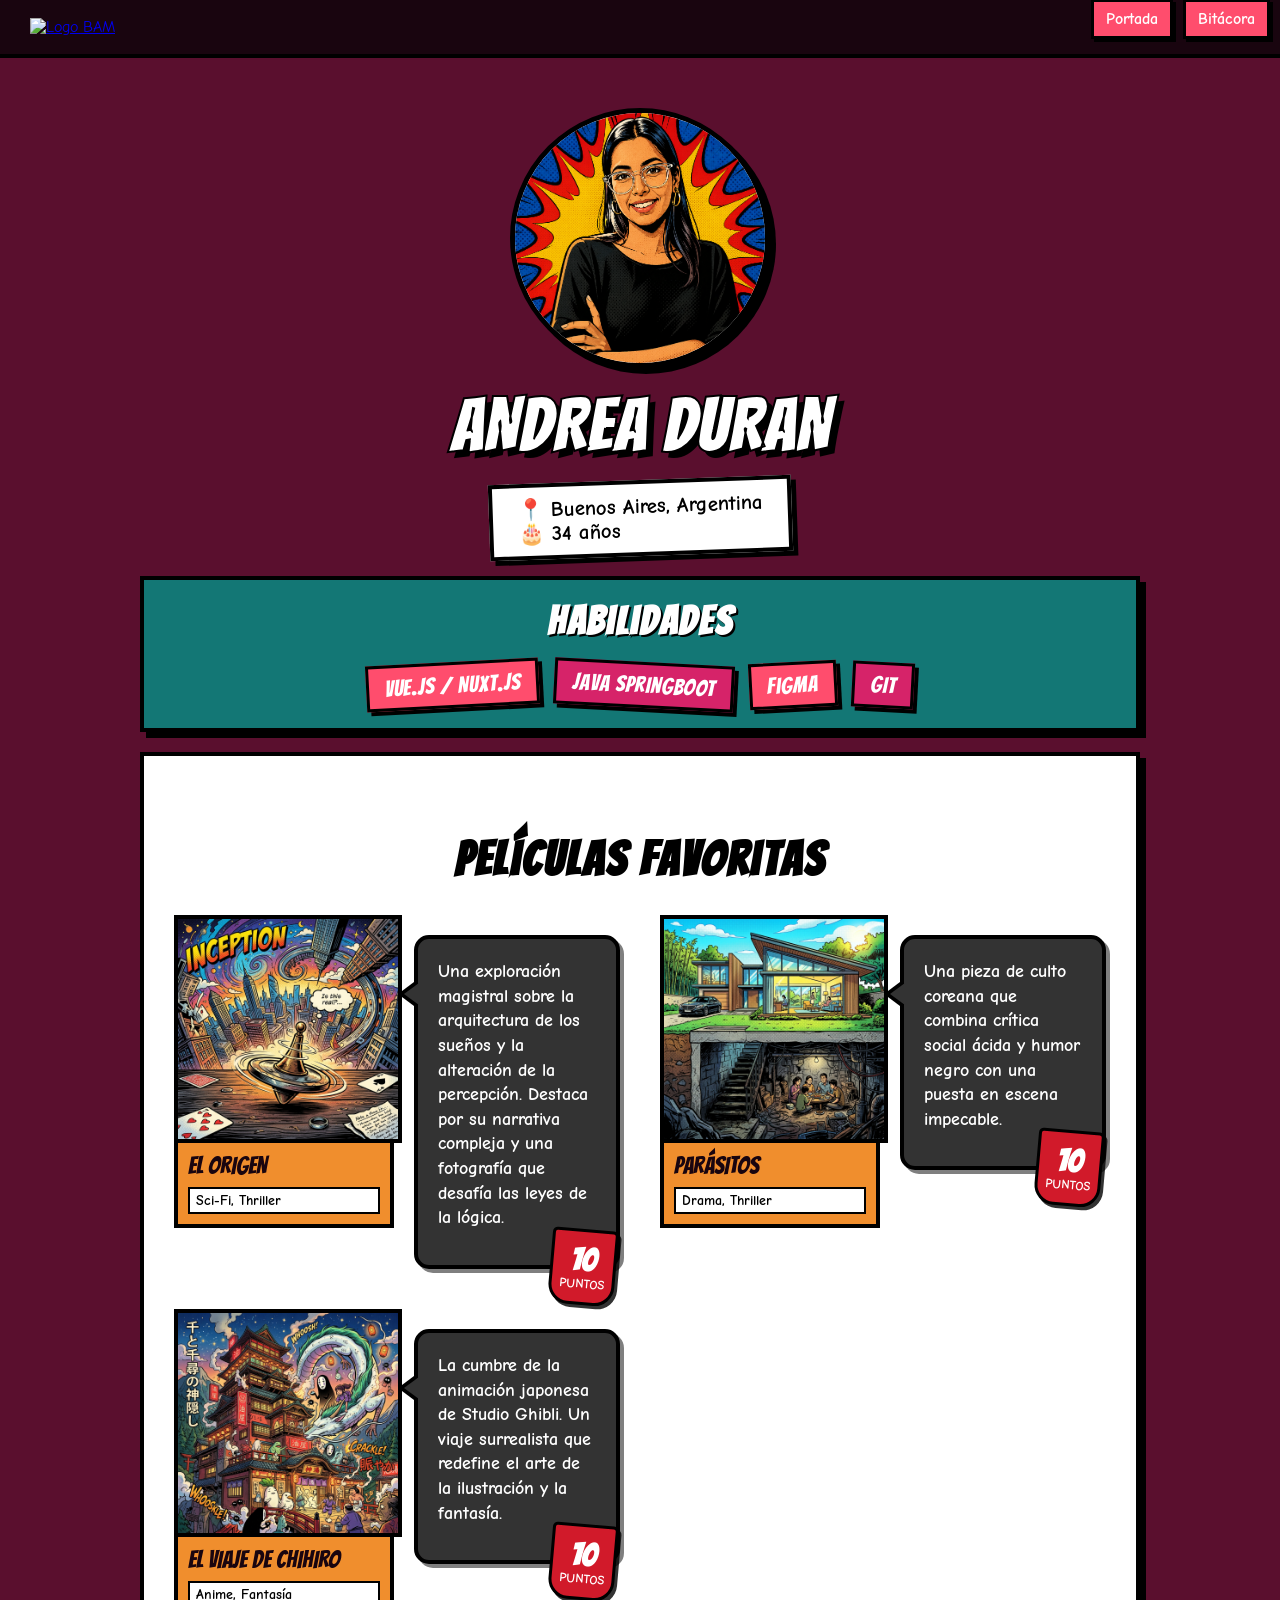
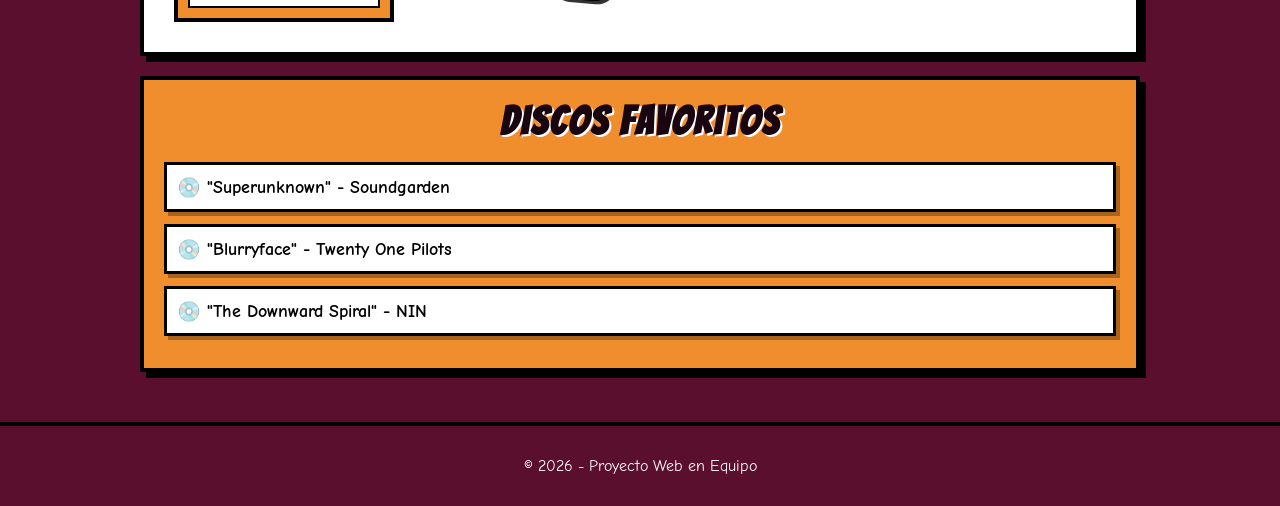
==== andrea.html @ ad9beb86 "add: pagina y estilos para andrea" ====
<!DOCTYPE html>
<html lang="es">

<head>
    <meta charset="UTF-8">
    <meta name="viewport" content="width=device-width, initial-scale=1.0">
    <title>Andrea Duran - Cómic</title>
    <link href="https://fonts.googleapis.com/css2?family=Bangers&family=Comic+Neue:wght@400;700&display=swap"
        rel="stylesheet">
    <link rel="stylesheet" href="css/style.css">
    <link rel="stylesheet" href="css/andrea.css">
</head>

<body class="andrea-body">

    <!-- HEADER -->
    <header class="index-header">
        <nav class="index-nav">
            <a href="/index.html">
                <img src="img/logo-BAM.png" alt="Logo BAM" class="index-logo">
            </a>
            <ul class="index-nav-list">
                <li><a href="index.html">Portada</a></li>
                <li><a href="bitacora.html">Bitácora</a></li>
            </ul>
        </nav>
    </header>

    <!-- MAIN-->
    <main
        style="max-width: 1000px; margin: 30px auto; display: flex; flex-wrap: wrap; justify-content: center; gap: 20px; padding: 20px;">

        <!-- Presentación -->
        <div class="andrea-panel" style="flex: 1 1 100%; text-align: center;">
            <img src="./img/img-andrea/avatar-andrea.png" alt="Avatar Andrea" class="andrea-avatar">

            <h1 class="index-titulo"
                style="font-size: 4.5rem; color: #fff; -webkit-text-stroke: 2px var(--negro); text-shadow: 6px 6px 0px var(--negro); margin: 0; font-family: 'Bangers', cursive; text-transform: uppercase;">
                Andrea Duran
            </h1>

            <div
                style="display: inline-block; margin-top: 15px; background: var(--blanco); border: 4px solid var(--negro); padding: 10px 25px; box-shadow: 5px 5px 0px var(--negro); transform: rotate(-2deg);">
                <p class="index-subtitulo"
                    style="font-size: 1.3rem; margin: 0; font-weight: bold; color: var(--negro); text-align: left;">
                    📍 Buenos Aires, Argentina<br>
                    🎂 34 años
                </p>
            </div>
        </div>

        <!-- Habilidades -->
        <div class="andrea-panel andrea-panel-comic andrea-panel-cian" style="flex: 1 1 300px;">
            <h3 class="index-subtitulo"
                style="font-size: 2.5rem; font-family: 'Bangers', cursive; letter-spacing: 2px; text-align: center; margin-top: 0; margin-bottom: 20px;">
                Habilidades</h3>
            <ul class="andrea-etiquetas-habilidades">
                <li>Vue.js / Nuxt.js</li>
                <li>Java SpringBoot</li>
                <li>Figma</li>
                <li>Git</li>
            </ul>
        </div>

        <!-- Películas -->
        <div class="andrea-panel andrea-panel-peliculas" style="flex: 1 1 100%;">
            <h3 class="index-subtitulo"
                style="font-size: 3rem; font-family: 'Bangers', cursive; letter-spacing: 2px; text-align: center; width: 100%; margin-bottom: 30px;">
                Películas Favoritas</h3>
            <div class="andrea-grilla-peliculas">
                <div class="andrea-tarjeta-pelicula">
                    <div class="andrea-pelicula-col-img">
                        <div class="andrea-pelicula-contenedor-img">
                            <img src="img/img-andrea/origen.png" alt="El Origen">
                        </div>
                        <div class="andrea-pelicula-banner">
                            <h4>EL ORIGEN</h4>
                            <span>Sci-Fi, Thriller</span>
                        </div>
                    </div>
                    <div class="andrea-pelicula-col-globo">
                        <div class="andrea-globo-texto">
                            <p>Una exploración magistral sobre la arquitectura de los sueños y la alteración de la
                                percepción. Destaca por su narrativa compleja y una fotografía que desafía las leyes de
                                la lógica.</p>
                            <div class="andrea-etiqueta-roja">
                                <span class="andrea-etiqueta-numero">10</span>
                                <span class="andrea-etiqueta-texto">Puntos</span>
                            </div>
                        </div>
                    </div>
                </div>
                <div class="andrea-tarjeta-pelicula">
                    <div class="andrea-pelicula-col-img">
                        <div class="andrea-pelicula-contenedor-img">
                            <img src="img/img-andrea/parasitos.png" alt="Parásitos">
                        </div>
                        <div class="andrea-pelicula-banner">
                            <h4>PARÁSITOS</h4>
                            <span>Drama, Thriller</span>
                        </div>
                    </div>
                    <div class="andrea-pelicula-col-globo">
                        <div class="andrea-globo-texto">
                            <p>Una pieza de culto coreana que combina crítica social ácida y humor negro con una puesta
                                en escena impecable.</p>
                            <div class="andrea-etiqueta-roja">
                                <span class="andrea-etiqueta-numero">10</span>
                                <span class="andrea-etiqueta-texto">Puntos</span>
                            </div>
                        </div>
                    </div>
                </div>
                <div class="andrea-tarjeta-pelicula">
                    <div class="andrea-pelicula-col-img">
                        <div class="andrea-pelicula-contenedor-img">
                            <img src="img/img-andrea/chihiro.png" alt="El Viaje de Chihiro">
                        </div>
                        <div class="andrea-pelicula-banner">
                            <h4>EL VIAJE DE CHIHIRO</h4>
                            <span>Anime, Fantasía</span>
                        </div>
                    </div>
                    <div class="andrea-pelicula-col-globo">
                        <div class="andrea-globo-texto">
                            <p>La cumbre de la animación japonesa de Studio Ghibli. Un viaje surrealista que redefine el
                                arte de la ilustración y la fantasía.</p>
                            <div class="andrea-etiqueta-roja">
                                <span class="andrea-etiqueta-numero">10</span>
                                <span class="andrea-etiqueta-texto">Puntos</span>
                            </div>
                        </div>
                    </div>
                </div>
            </div>
        </div>

        <!-- Discos -->
        <div class="andrea-panel andrea-panel-comic andrea-panel-amarillo" style="flex: 1 1 300px;">
            <h3 class="index-subtitulo"
                style="font-size: 2.5rem; font-family: 'Bangers', cursive; letter-spacing: 2px; text-align: center; margin-top: 0; margin-bottom: 20px; color: var(--purpura); text-shadow: 2px 2px 0px var(--blanco);">
                Discos Favoritos</h3>
            <ul class="andrea-lista-discos">
                <li>"Superunknown" - Soundgarden</li>
                <li>"Blurryface" - Twenty One Pilots</li>
                <li>"The Downward Spiral" - NIN</li>
            </ul>
        </div>

    </main>

    <!-- FOOTER -->
    <footer class="index-footer">
        <p>&copy; 2026 - Proyecto Web en Equipo</p>
    </footer>

</body>

</html>
---- css/style.css ----
/* ===== FUENTES ===== */
@import url('https://fonts.googleapis.com/css2?family=Bangers&family=Comic+Neue:wght@400;700&display=swap');

/* ===== VARIABLES ===== */

:root {
    --rojo: #e63946;
    --rosa: #ff4d6d;
    --naranja: #F08E2D;
    --violeta: #8E2C9F;
    --bordo: #5a0f2e;
    --negro: #000;
    --blanco: #fff;
    --purpura: #19050f;
    --fucsia: #D62369;
    --cian: #137775;
    --rojoOxido: #7A192A;
    --gris: #dff2f2;
    

}

/* ===== RESET ===== */
body {
    margin: 0;
    font-family: 'Comic Neue', cursive;
    background-color: var(--bordo);
}


/*INDEX*/

/* ================= HEADER ================= */

.index-header {
    background-color: var(--purpura);
    border-bottom: 4px solid var(--negro);
}

.index-nav {
    display: flex;
    flex-direction: column;
    align-items: center;
    padding: 10px;
}

/* LOGO */
.index-logo{
    margin-left: 20px;
    margin-top: 0%;
    margin-bottom: 0%;
    margin-right: 0;
    padding: 0%;
}
.index-logo img {
    height: 150px;
     -webkit-mask-image: radial-gradient(circle, rgba(0,0,0,1) 30%, rgba(0,0,0,0) 100%);/*para chrome y safari*/
    mask-image: radial-gradient(circle, rgba(0,0,0,1) 30%, rgba(0,0,0,0) 100%);
    
}

/* NAV */
.index-nav-list {
    display: flex;
    gap: 10px;
    list-style: none;
    padding: 0;
    margin-top: 10px;
}

.index-nav-list a {
    text-decoration: none;
    background-color: var(--rosa);
    color: var(--blanco);
    padding: 8px 12px;
    border: 3px solid var(--negro);
    box-shadow: 3px 3px 0px var(--negro);
    font-weight: bold;
    transition: 0.1s;
}

.index-nav-list a:hover {
    transform: translate(-2px, -2px);
    box-shadow: 5px 5px 0px var(--negro);
}

/* ================= MAIN ================= */

.index-main {
    display: flex;
    justify-content: center;
    padding: 20px;
}

/* TARJETA */
.index-contenido {
    background-color: var(--blanco);
    border: 4px solid var(--negro);
    box-shadow: 6px 6px 0px var(--negro);
    padding: 20px;
    width: 100%;
    max-width: 600px;
    text-align: center;
}

/* TITULO */
.index-titulo {
    font-family: 'Bangers', cursive;
    font-size: 2.5rem;
    letter-spacing: 2px;
    color: var(--rosa);
    text-shadow: 2px 2px 0px var(--negro);
}

/* SUBTITULO */
.index-subtitulo {
    font-weight: bold;
    margin-bottom: 10px;
}

/* ================= BOTÓN ================= */

.index-integrantes-btn {
    display: block;
    margin: 15px auto;
    background-color: var(--naranja);
    border: 3px solid var(--negro);
    padding: 10px;
    font-weight: bold;
    cursor: pointer;
    box-shadow: 3px 3px 0px var(--negro);
}

.index-integrantes-btn:hover {
    transform: translate(-2px, -2px);
    box-shadow: 5px 5px 0px var(--negro);
}

/* ================= LISTA ================= */

.index-integrantes {
    display: none;
    list-style: none;
    padding: 0;
}

.index-integrantes.activo {
    display: block;
}

.index-integrantes li {
    margin: 10px 0;
}

.index-integrantes a {
    display: inline-block;
    padding: 10px;
    background-color: var(--violeta);
    color: var(--blanco);
    text-decoration: none;
    border: 3px solid var(--negro);
    box-shadow: 3px 3px 0px var(--negro);
    font-weight: bold;
}

.index-integrantes a:hover {
    transform: translate(-2px, -2px);
    box-shadow: 5px 5px 0px var(--negro);
}

/* DESCRIPCIÓN */
.index-descripcion {
    margin-top: 20px;
    line-height: 1.5;
}

/* ================= FOOTER ================= */

.index-footer {
    background-color: var(--bordo);
    border-top: 4px solid var(--negro);
    text-align: center;
    padding: 15px;
    color: var(--blanco);
    margin-top: 30px;
}

/*media*/
@media (min-width: 400px) {

    .index-titulo {
        font-size: 2.8rem;
    }

    .index-contenido {
        padding: 25px;
    }
}


@media (min-width: 900px) {

    /* HEADER EN FILA */
    .index-nav {
        flex-direction: row;
        justify-content: space-between;
        align-items: center;
    }

    .index-logo img {
        height: 100px;
    }

    /* NAV AL LADO */
    .index-nav-list {
        margin-top: 0;
    }

    /* BOTÓN DESAPARECE */
    .index-integrantes-btn {
        display: none;
    }

    /* LISTA HORIZONTAL */
    .index-integrantes {
        display: flex;
        justify-content: center;
        gap: 20px;
    }

    .index-integrantes li {
        margin: 0;
    }

    .index-contenido {
        max-width: 800px;
    }
}

@media (min-width: 1200px) {

    .index-titulo {
        font-size: 3.5rem;
    }

    .index-contenido {
        max-width: 1000px;
    }

    .index-logo img {
        height: 120px;
    }
}

/* ================= MARCELA ================= */

.marcela-main {
    display: flex;
    justify-content: center;
    padding: 30px 15px;
}

/* CARD */
.marcela-card {
    background-color: var(--blanco);
    border: 4px solid var(--negro);
    box-shadow: 6px 6px 0px var(--negro);
    padding: 20px;
    width: 100%;
    max-width: 600px;
    text-align: center;
}

/* FOTO */
.marcela-img {
    width: 140px;
    border: 3px solid var(--negro);
     box-shadow: 3px 3px 0px var(--negro);
    margin-bottom: 10px;
}

/* NOMBRE */
.marcela-nombre {
    font-family: 'Bangers', cursive;
    font-size: 2.2rem;
    letter-spacing: 2px;
    color: var(--rosa);
    text-shadow: 2px 2px 0px var(--negro);
}

/* LISTAS */
.marcela-list {
    list-style: none;
    padding: 0;
}

.marcela-list li {
    margin: 8px 0;
    background-color: var(--violeta);
    color: white;
    padding: 8px;
    border: 3px solid var(--negro);
    box-shadow: 3px 3px 0px var(--negro);
}
.marcela-comic {
  display: grid;
  grid-template-columns: repeat(3, 1fr); 
  gap: 10px; /* Espacio entre viñetas */
  background-color: #000; /* Fondo negro para el "carril" */
  padding: 10px;
  border-radius: 255px 15px 225px 15px/15px 225px 15px 255px;
  margin-bottom: 10%;
}

.panel {
  background-color: var(--negro);
  border: 4px solid var(--negro)    ;
  overflow: hidden;
  border-radius: 255px 15px 225px 15px/15px 225px 15px 255px;
  
}
.panel1{
    padding-top: 30px;
    grid-column: span 2;
    grid-row: span 1;
}
.panel2{
    grid-row: span 1;
}

.panel3{
    grid-column: span 1;
    grid-row: span 2;
}
.panel4{
    padding-top: 20px;   
    grid-column: span 2;
    grid-row: span 2;
}
.marcela-img-viñeta {
  width: 100%;
  padding-right: 5px;
  
}
.marcela-pelicula {
    display: grid;
    grid-template-columns: repeat(3, 1fr);
    gap: 10px;
    
}
.marcela-card-pelicula {
    background-color: var(--rosa);
    font-family: 'Bangers', cursive;
    font-size: x-large;
    position: relative;
    width: 80%;
    border: 3px solid var(--negro);
    box-shadow: 3px 3px 0px var(--negro);
    border-radius: 10%;
}
.marcela-tooltip{
  font-family: 'Comic Neue', cursive;
  font-size: small;
  visibility: hidden;
  position: absolute;
  background-color: var(--naranja);
  color: var(--negro);
  width: 100%;
  padding: 20px;
  border: 2px solid var(--cian);
  border-radius: 10%;
  top: 125%; /* Posición superior */
  left: 50%;
  transform: translateX(-50%);
  opacity: 20;
  transition: opacity 0.3s;
}
.marcela-card-pelicula:hover .marcela-tooltip {
  visibility: visible;
  opacity: 1;
}
.marcela-card-disco{
  display: grid;
  grid-template-columns: repeat(2, 1fr); 
}
.marcela-img-disco{
    width: 100%;
    max-width: 200px;
    height: auto;
   
}   

/* BOTÓN */
.marcela-btn {
    margin-top: 15px;
    background-color: var(--naranja);
    border: 3px solid var(--negro);
    padding: 10px;
    cursor: pointer;
    box-shadow: 3px 3px 0px var(--negro);
    font-size: large;
}
.marcela-opcion-btn{
    margin-top: 15px;
    background-color: var(--cian);
    font-size: medium;
    color: var(--blanco);
    border: 2px solid var(--negro);
    padding: 10px;
    cursor: help 
}
.marcela-desafio p{
    font-size: large;
}

/* ================= RESPONSIVE MARCELA ================= */

@media (min-width: 400px) {
    .marcela-card {
        max-width: 550px;
    }

    .marcela-nombre {
        font-size: 2rem;
    }
}

@media (min-width: 900px) {

    .marcela-card {
        max-width: 700px;
    }

    .marcela-img {
        width: 160px;
    }
}

@media (min-width: 1200px) {

    .marcela-card {
        max-width: 900px;
    }

    .marcela-nombre {
        font-size: 3rem;
    }
}

/* ===== BITÁCORA ===== */

.bitacora-main {
    display: flex;
    justify-content: center;
    padding: 30px 15px;
}
.bitacora-contenido{
    background-color: var(--blanco);
    border: 4px solid var(--negro);
    box-shadow: 6px 6px 0px var(--negro);
    padding: 20px;
    width: 100%;
    max-width: 600px;
    text-align: center;
}
.bitacora-contenido h1{
    font-family: 'Bangers', cursive;
    font-size: 2.2rem;
    letter-spacing: 2px;
    color: var(--rosa);
    text-shadow: 2px 2px 0px var(--negro);
}

.bitacora-timeline {
    position: relative;
    max-width: 800px;
    margin: 0 auto;
    padding: 20px;
}

.bitacora-timeline::before {
    content: '';
    position: absolute;
    left: 30px;
    top: 0;
    bottom: 0;
    width: 4px;
    background: var(--negro);
}

.bitacora-timeline-item {
    position: relative;
    margin-bottom: 40px;
    padding-left: 80px;
}

.bitacora-timeline-item::before {
    content: '';
    position: absolute;
    left: 20px;
    top: 10px;
    width: 20px;
    height: 20px;
    background: var(--rosa);
    border: 4px solid var(--negro);
    border-radius: 50%;
}

.bitacora-timeline-content {
    background: var(--gris);
    padding: 20px;
    border-radius: 8px;
    box-shadow: 0 2px 5px rgba(0,0,0,0.1);
    
}

.bitacora-timeline-content h2 {
    margin-top: 0;
    color: #000;
    display: flex;
    justify-content: space-between;
    align-items: center;
}

.bitacora-toggle-btn {
    background: none;
    border: none;
    font-size: 1.5rem;
    cursor: pointer;
    color: #000;
}

/* ================= RESPONSIVE BITÁCORA ================= */

@media (min-width: 400px) {
    .bitacora-timeline {
        padding: 20px;
        max-width: 700px;
    }

    .bitacora-timeline-item {
        padding-left: 90px;
    }

    .bitacora-toggle-btn {
        font-size: 1.3rem;
    }
}

@media (min-width: 900px) {
    .bitacora-timeline {
        max-width: 900px;
        padding: 30px;
    }

    .bitacora-timeline-item {
        padding-left: 100px;
        margin-bottom: 50px;
    }

    .bitacora-timeline-content {
        padding: 25px;
    }

    .bitacora-timeline-content h2 {
        font-size: 1.3rem;
    }
}
---- css/andrea.css ----
.andrea-avatar {
    width: 250px;
    height: 250px;
    object-fit: contain;
    border-radius: 50%;
    border: 5px solid var(--negro);
    box-shadow: 6px 6px 0px var(--negro);
    margin: 0 auto 20px auto;
    background-color: var(--blanco);
    display: block;
}

.andrea-panel-peliculas {
    background-color: var(--blanco);
    border: 4px solid var(--negro);
    box-shadow: 6px 6px 0px var(--negro);
    padding: 30px;
}

.andrea-grilla-peliculas {
    display: grid;
    grid-template-columns: repeat(2, 1fr);
    gap: 40px;
    width: 100%;
}

.andrea-tarjeta-pelicula {
    display: flex;
    align-items: flex-start;
    gap: 20px;
}

.andrea-pelicula-col-img {
    flex: 0 0 220px;
    display: flex;
    flex-direction: column;
}

.andrea-pelicula-contenedor-img {
    width: 100%;
    height: 220px;
    border: 4px solid var(--negro);
    background-color: var(--blanco);
    overflow: hidden;
    position: relative;
}

.andrea-pelicula-contenedor-img img {
    width: 100%;
    height: 100%;
    object-fit: cover;
}

.andrea-pelicula-banner {
    background-color: var(--naranja);
    border: 4px solid var(--negro);
    border-top: none;
    padding: 10px;
    text-align: left;
}

.andrea-pelicula-banner h4 {
    font-family: 'Bangers', cursive;
    font-weight: normal;
    font-size: 1.5rem;
    margin: 0 0 8px 0;
    color: var(--purpura);
    line-height: 1.1;
}

.andrea-pelicula-banner span {
    font-family: 'Comic Neue', cursive;
    font-size: 0.85rem;
    color: var(--negro);
    display: block;
    background-color: var(--blanco);
    padding: 4px 6px;
    border: 2px solid var(--negro);
    font-weight: bold;
}

.andrea-pelicula-col-globo {
    flex: 1;
    position: relative;
    padding-top: 20px;
}

.andrea-globo-texto {
    background-color: #333;
    border: 4px solid var(--negro);
    border-radius: 15px;
    padding: 20px;
    color: var(--blanco);
    font-family: 'Comic Neue', cursive;
    font-weight: bold;
    position: relative;
    box-shadow: 4px 4px 0px rgba(0, 0, 0, 0.5);
}

.andrea-globo-texto::before {
    content: '';
    position: absolute;
    left: -20px;
    top: 40px;
    border-width: 15px 20px 15px 0;
    border-style: solid;
    border-color: transparent var(--negro) transparent transparent;
}

.andrea-globo-texto::after {
    content: '';
    position: absolute;
    left: -14px;
    top: 44px;
    border-width: 11px 15px 11px 0;
    border-style: solid;
    border-color: transparent #333 transparent transparent;
}

.andrea-globo-texto p {
    margin: 0 0 15px 0;
    font-size: 1.1rem;
    line-height: 1.4;
}

.andrea-etiqueta-roja {
    position: absolute;
    bottom: -40px;
    right: 0px;
    background-color: #d11a2a;
    border: 3px solid var(--negro);
    border-radius: 5px 5px 20px 20px;
    width: 60px;
    height: 70px;
    display: flex;
    flex-direction: column;
    justify-content: center;
    align-items: center;
    box-shadow: 3px 3px 0px rgba(0, 0, 0, 0.8);
    transform: rotate(5deg);
    z-index: 10;
}

.andrea-etiqueta-numero {
    font-family: 'Bangers', cursive;
    font-size: 2rem;
    color: var(--blanco);
    line-height: 1;
}

.andrea-etiqueta-texto {
    font-family: 'Comic Neue', cursive;
    font-size: 0.8rem;
    color: var(--blanco);
    font-weight: bold;
    text-transform: uppercase;
}

.andrea-panel-comic {
    border: 4px solid var(--negro);
    box-shadow: 6px 6px 0px var(--negro);
    padding: 20px;
    position: relative;
}

.andrea-panel-cian {
    background-color: var(--cian);
    color: var(--blanco);
}

.andrea-panel-cian .index-subtitulo {
    color: var(--blanco);
    text-shadow: 2px 2px 0px var(--negro);
}

.andrea-panel-amarillo {
    background-color: var(--naranja);
}

.andrea-etiquetas-habilidades {
    list-style: none;
    padding: 0;
    display: flex;
    flex-wrap: wrap;
    gap: 15px;
    justify-content: center;
    margin: 0;
}

.andrea-etiquetas-habilidades li {
    background-color: var(--rosa);
    color: var(--blanco);
    border: 3px solid var(--negro);
    padding: 8px 15px;
    font-family: 'Bangers', cursive;
    font-size: 1.4rem;
    box-shadow: 4px 4px 0px var(--negro);
    transform: rotate(-3deg);
    transition: transform 0.2s, box-shadow 0.2s;
    letter-spacing: 1px;
}

.andrea-etiquetas-habilidades li:nth-child(even) {
    transform: rotate(3deg);
    background-color: var(--fucsia);
}

.andrea-etiquetas-habilidades li:hover {
    transform: scale(1.1) rotate(0deg);
    box-shadow: 6px 6px 0px var(--negro);
}

.andrea-lista-discos {
    list-style: none;
    padding: 0;
    margin: 0;
}

.andrea-lista-discos li {
    background-color: var(--blanco);
    color: var(--negro);
    border: 3px solid var(--negro);
    padding: 12px 10px 12px 40px;
    margin-bottom: 12px;
    font-family: 'Comic Neue', cursive;
    font-weight: bold;
    font-size: 1.1rem;
    box-shadow: 4px 4px 0px rgba(0, 0, 0, 0.3);
    position: relative;
    transition: transform 0.2s;
}

.andrea-lista-discos li:hover {
    transform: translateX(5px);
}

.andrea-lista-discos li::before {
    content: '💿';
    position: absolute;
    left: 10px;
    top: 50%;
    transform: translateY(-50%);
    font-size: 1.2rem;
}

/* MEDIA QUERIES */
@media (max-width: 900px) {
    .andrea-grilla-peliculas {
        grid-template-columns: 1fr;
    }
}

@media (max-width: 600px) {
    .andrea-avatar {
        width: 200px;
        height: 200px;
    }

    .andrea-panel-peliculas {
        padding: 15px;
    }

    .andrea-tarjeta-pelicula {
        flex-direction: column;
        align-items: center;
        gap: 15px;
    }

    .andrea-pelicula-col-img {
        flex: 0 0 auto;
        width: 100%;
        max-width: 250px;
    }

    .andrea-pelicula-col-globo {
        width: 100%;
        padding-top: 10px;
    }

    .andrea-globo-texto::before {
        left: 50%;
        top: -15px;
        border-width: 0 15px 15px 20px;
        border-color: transparent transparent var(--negro) transparent;
        transform: translateX(-50%);
    }

    .andrea-globo-texto::after {
        left: 50%;
        top: -11px;
        border-width: 0 11px 11px 15px;
        border-color: transparent transparent #333 transparent;
        transform: translateX(-50%);
    }

    .andrea-panel-comic {
        padding: 15px;
    }
}
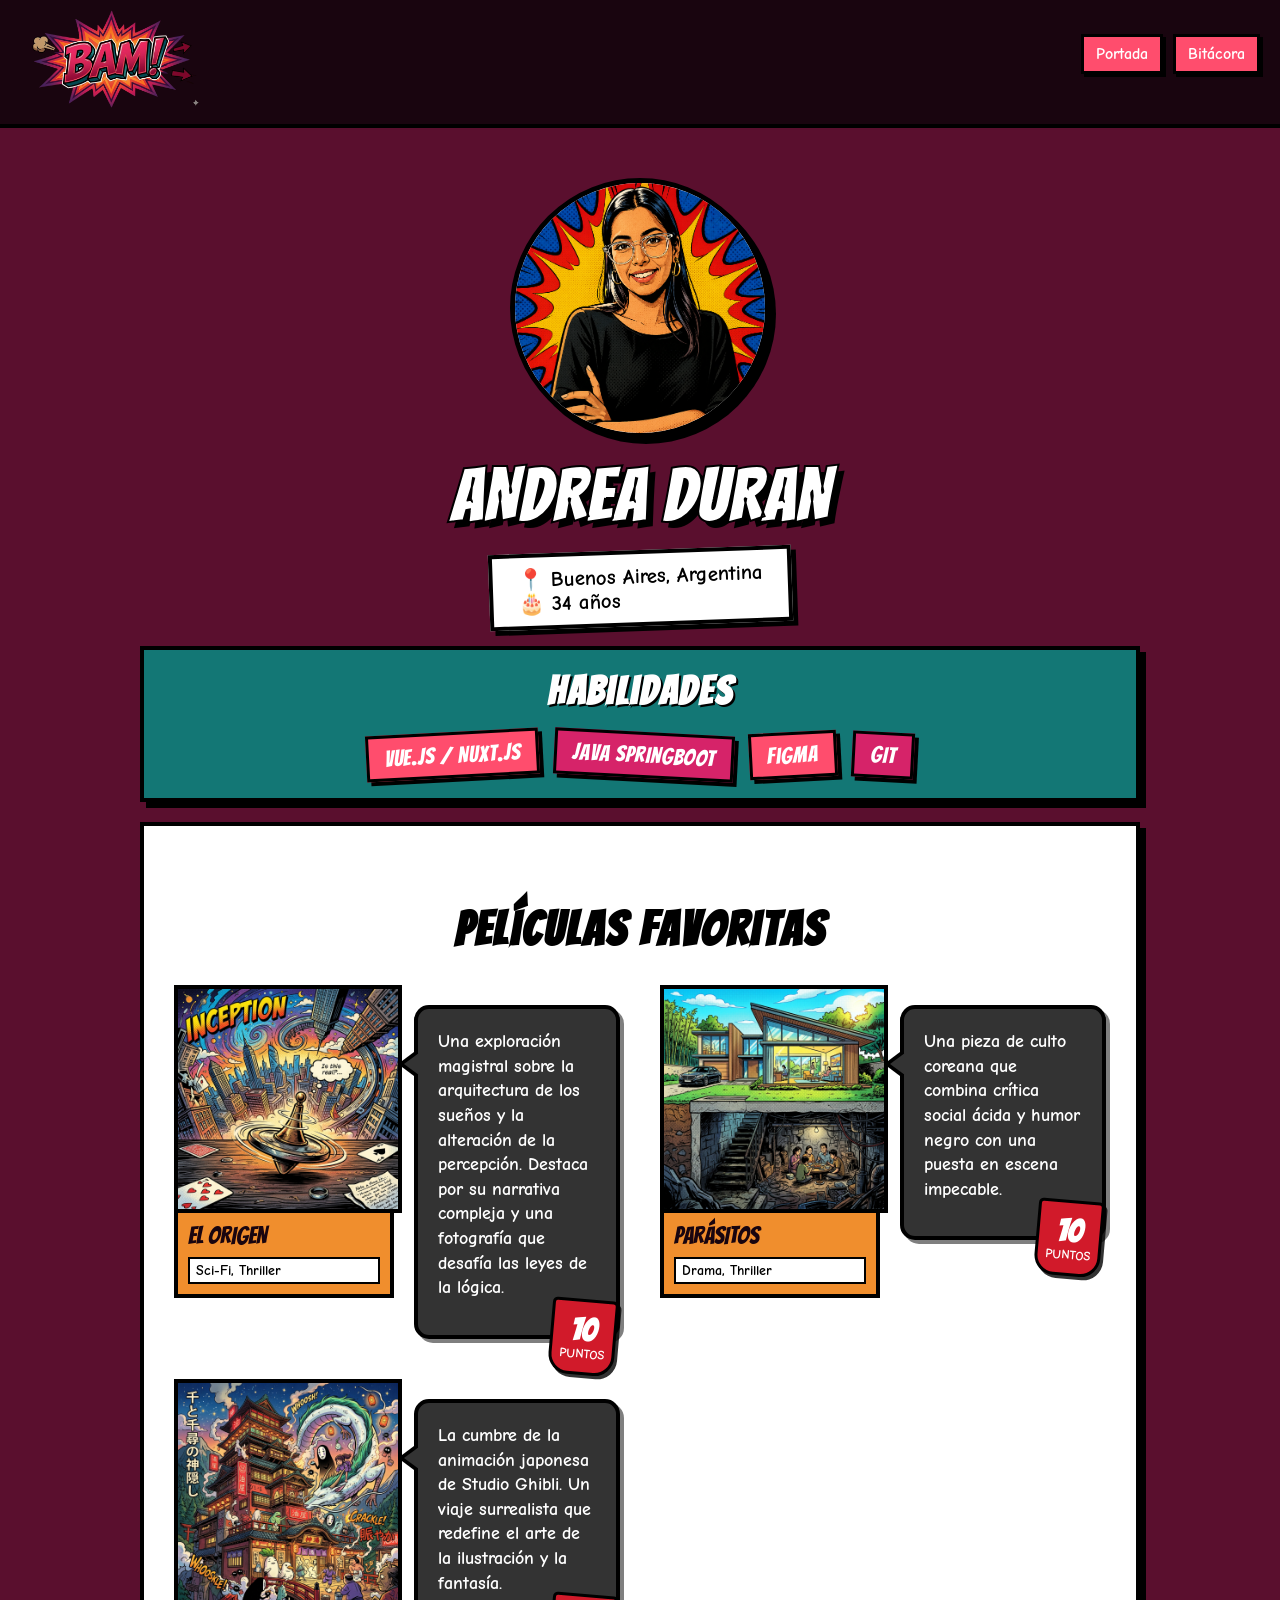
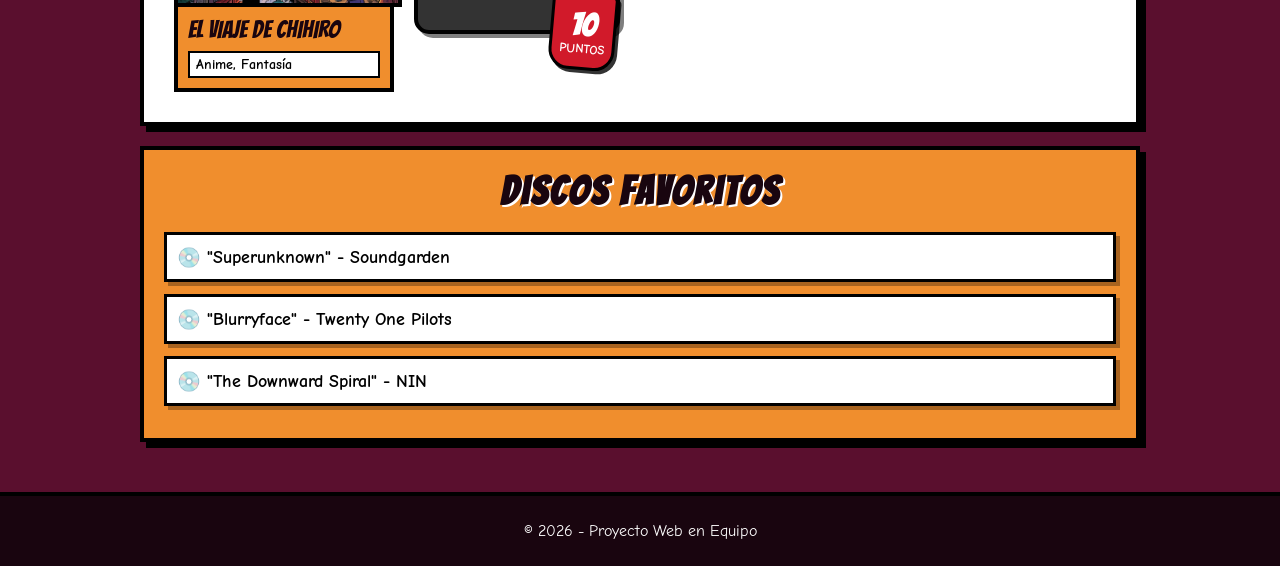
==== commit e43dc549: "Ajuste marcela.html" ====
--- a/andrea.html
+++ b/andrea.html
@@ -16,7 +16,7 @@
     <!-- HEADER -->
     <header class="index-header">
         <nav class="index-nav">
-            <a href="/index.html">
+            <a href="index.html">
                 <img src="img/logo-BAM.png" alt="Logo BAM" class="index-logo">
             </a>
             <ul class="index-nav-list">
--- a/css/style.css
+++ b/css/style.css
@@ -16,7 +16,7 @@
     --cian: #137775;
     --rojoOxido: #7A192A;
     --gris: #dff2f2;
-    
+
 
 }
 
@@ -25,43 +25,39 @@
     margin: 0;
     font-family: 'Comic Neue', cursive;
     background-color: var(--bordo);
+    min-height: 100vh;
+    display: flex;
+    flex-direction: column;
 }
 
 
 /*INDEX*/
 
 /* ================= HEADER ================= */
-
 .index-header {
     background-color: var(--purpura);
     border-bottom: 4px solid var(--negro);
+    position: sticky;
+    top: 0;
+    z-index: 1000;
 }
 
 .index-nav {
     display: flex;
     flex-direction: column;
     align-items: center;
-    padding: 10px;
+    padding: 10px 20px;
 }
 
 /* LOGO */
-.index-logo{
-    margin-left: 20px;
-    margin-top: 0%;
-    margin-bottom: 0%;
-    margin-right: 0;
-    padding: 0%;
-}
-.index-logo img {
-    height: 150px;
-     -webkit-mask-image: radial-gradient(circle, rgba(0,0,0,1) 30%, rgba(0,0,0,0) 100%);/*para chrome y safari*/
-    mask-image: radial-gradient(circle, rgba(0,0,0,1) 30%, rgba(0,0,0,0) 100%);
-    
+.index-logo {
+    height: 100px;
 }
 
 /* NAV */
 .index-nav-list {
     display: flex;
+    align-items: center;
     gap: 10px;
     list-style: none;
     padding: 0;
@@ -79,9 +75,10 @@
     transition: 0.1s;
 }
 
-.index-nav-list a:hover {
-    transform: translate(-2px, -2px);
-    box-shadow: 5px 5px 0px var(--negro);
+.index-nav-list a:hover,
+.index-nav-list a:active {
+    transform: translate(3px, 3px);
+    box-shadow: 0px 0px 0px var(--negro);
 }
 
 /* ================= MAIN ================= */
@@ -89,7 +86,9 @@
 .index-main {
     display: flex;
     justify-content: center;
+    align-items: center;
     padding: 20px;
+    flex-grow: 1;
 }
 
 /* TARJETA */
@@ -112,12 +111,6 @@
     text-shadow: 2px 2px 0px var(--negro);
 }
 
-/* SUBTITULO */
-.index-subtitulo {
-    font-weight: bold;
-    margin-bottom: 10px;
-}
-
 /* ================= BOTÓN ================= */
 
 .index-integrantes-btn {
@@ -131,9 +124,9 @@
     box-shadow: 3px 3px 0px var(--negro);
 }
 
-.index-integrantes-btn:hover {
-    transform: translate(-2px, -2px);
-    box-shadow: 5px 5px 0px var(--negro);
+.index-integrantes-btn:active {
+    transform: translate(3px, 3px);
+    box-shadow: 0px 0px 0px var(--negro);
 }
 
 /* ================= LISTA ================= */
@@ -163,9 +156,10 @@
     font-weight: bold;
 }
 
-.index-integrantes a:hover {
-    transform: translate(-2px, -2px);
-    box-shadow: 5px 5px 0px var(--negro);
+.index-integrantes a:hover,
+.index-integrantes a:active {
+    transform: translate(3px, 3px);
+    box-shadow: 0px 0px 0px var(--negro);
 }
 
 /* DESCRIPCIÓN */
@@ -177,12 +171,12 @@
 /* ================= FOOTER ================= */
 
 .index-footer {
-    background-color: var(--bordo);
+    background-color: var(--purpura);
     border-top: 4px solid var(--negro);
     text-align: center;
-    padding: 15px;
+    padding: 10px;
     color: var(--blanco);
-    margin-top: 30px;
+    margin-top: auto;
 }
 
 /*media*/
@@ -204,7 +198,6 @@
     .index-nav {
         flex-direction: row;
         justify-content: space-between;
-        align-items: center;
     }
 
     .index-logo img {
@@ -252,35 +245,25 @@
     }
 }
 
-/* ================= MARCELA ================= */
-
-.marcela-main {
+/* ===== BITÁCORA ===== */
+
+.bitacora-main {
     display: flex;
     justify-content: center;
     padding: 30px 15px;
 }
 
-/* CARD */
-.marcela-card {
+.bitacora-contenido {
     background-color: var(--blanco);
     border: 4px solid var(--negro);
     box-shadow: 6px 6px 0px var(--negro);
-    padding: 20px;
+    padding: 15px;
     width: 100%;
     max-width: 600px;
     text-align: center;
 }
 
-/* FOTO */
-.marcela-img {
-    width: 140px;
-    border: 3px solid var(--negro);
-     box-shadow: 3px 3px 0px var(--negro);
-    margin-bottom: 10px;
-}
-
-/* NOMBRE */
-.marcela-nombre {
+.bitacora-contenido h1 {
     font-family: 'Bangers', cursive;
     font-size: 2.2rem;
     letter-spacing: 2px;
@@ -288,200 +271,18 @@
     text-shadow: 2px 2px 0px var(--negro);
 }
 
-/* LISTAS */
-.marcela-list {
-    list-style: none;
-    padding: 0;
-}
-
-.marcela-list li {
-    margin: 8px 0;
-    background-color: var(--violeta);
-    color: white;
-    padding: 8px;
-    border: 3px solid var(--negro);
-    box-shadow: 3px 3px 0px var(--negro);
-}
-.marcela-comic {
-  display: grid;
-  grid-template-columns: repeat(3, 1fr); 
-  gap: 10px; /* Espacio entre viñetas */
-  background-color: #000; /* Fondo negro para el "carril" */
-  padding: 10px;
-  border-radius: 255px 15px 225px 15px/15px 225px 15px 255px;
-  margin-bottom: 10%;
-}
-
-.panel {
-  background-color: var(--negro);
-  border: 4px solid var(--negro)    ;
-  overflow: hidden;
-  border-radius: 255px 15px 225px 15px/15px 225px 15px 255px;
-  
-}
-.panel1{
-    padding-top: 30px;
-    grid-column: span 2;
-    grid-row: span 1;
-}
-.panel2{
-    grid-row: span 1;
-}
-
-.panel3{
-    grid-column: span 1;
-    grid-row: span 2;
-}
-.panel4{
-    padding-top: 20px;   
-    grid-column: span 2;
-    grid-row: span 2;
-}
-.marcela-img-viñeta {
-  width: 100%;
-  padding-right: 5px;
-  
-}
-.marcela-pelicula {
-    display: grid;
-    grid-template-columns: repeat(3, 1fr);
-    gap: 10px;
-    
-}
-.marcela-card-pelicula {
-    background-color: var(--rosa);
-    font-family: 'Bangers', cursive;
-    font-size: x-large;
-    position: relative;
-    width: 80%;
-    border: 3px solid var(--negro);
-    box-shadow: 3px 3px 0px var(--negro);
-    border-radius: 10%;
-}
-.marcela-tooltip{
-  font-family: 'Comic Neue', cursive;
-  font-size: small;
-  visibility: hidden;
-  position: absolute;
-  background-color: var(--naranja);
-  color: var(--negro);
-  width: 100%;
-  padding: 20px;
-  border: 2px solid var(--cian);
-  border-radius: 10%;
-  top: 125%; /* Posición superior */
-  left: 50%;
-  transform: translateX(-50%);
-  opacity: 20;
-  transition: opacity 0.3s;
-}
-.marcela-card-pelicula:hover .marcela-tooltip {
-  visibility: visible;
-  opacity: 1;
-}
-.marcela-card-disco{
-  display: grid;
-  grid-template-columns: repeat(2, 1fr); 
-}
-.marcela-img-disco{
-    width: 100%;
-    max-width: 200px;
-    height: auto;
-   
-}   
-
-/* BOTÓN */
-.marcela-btn {
-    margin-top: 15px;
-    background-color: var(--naranja);
-    border: 3px solid var(--negro);
-    padding: 10px;
-    cursor: pointer;
-    box-shadow: 3px 3px 0px var(--negro);
-    font-size: large;
-}
-.marcela-opcion-btn{
-    margin-top: 15px;
-    background-color: var(--cian);
-    font-size: medium;
-    color: var(--blanco);
-    border: 2px solid var(--negro);
-    padding: 10px;
-    cursor: help 
-}
-.marcela-desafio p{
-    font-size: large;
-}
-
-/* ================= RESPONSIVE MARCELA ================= */
-
-@media (min-width: 400px) {
-    .marcela-card {
-        max-width: 550px;
-    }
-
-    .marcela-nombre {
-        font-size: 2rem;
-    }
-}
-
-@media (min-width: 900px) {
-
-    .marcela-card {
-        max-width: 700px;
-    }
-
-    .marcela-img {
-        width: 160px;
-    }
-}
-
-@media (min-width: 1200px) {
-
-    .marcela-card {
-        max-width: 900px;
-    }
-
-    .marcela-nombre {
-        font-size: 3rem;
-    }
-}
-
-/* ===== BITÁCORA ===== */
-
-.bitacora-main {
-    display: flex;
-    justify-content: center;
-    padding: 30px 15px;
-}
-.bitacora-contenido{
-    background-color: var(--blanco);
-    border: 4px solid var(--negro);
-    box-shadow: 6px 6px 0px var(--negro);
-    padding: 20px;
-    width: 100%;
-    max-width: 600px;
-    text-align: center;
-}
-.bitacora-contenido h1{
-    font-family: 'Bangers', cursive;
-    font-size: 2.2rem;
-    letter-spacing: 2px;
-    color: var(--rosa);
-    text-shadow: 2px 2px 0px var(--negro);
-}
-
 .bitacora-timeline {
     position: relative;
     max-width: 800px;
     margin: 0 auto;
-    padding: 20px;
+    padding: 10px 0;
+    text-align: left;
 }
 
 .bitacora-timeline::before {
     content: '';
     position: absolute;
-    left: 30px;
+    left: 20px;
     top: 0;
     bottom: 0;
     width: 4px;
@@ -490,17 +291,17 @@
 
 .bitacora-timeline-item {
     position: relative;
-    margin-bottom: 40px;
-    padding-left: 80px;
+    margin-bottom: 30px;
+    padding-left: 50px;
 }
 
 .bitacora-timeline-item::before {
     content: '';
     position: absolute;
-    left: 20px;
-    top: 10px;
-    width: 20px;
-    height: 20px;
+    left: 10px;
+    top: 15px;
+    width: 16px;
+    height: 16px;
     background: var(--rosa);
     border: 4px solid var(--negro);
     border-radius: 50%;
@@ -508,10 +309,10 @@
 
 .bitacora-timeline-content {
     background: var(--gris);
-    padding: 20px;
+    padding: 15px;
     border-radius: 8px;
-    box-shadow: 0 2px 5px rgba(0,0,0,0.1);
-    
+    border: 3px solid var(--negro);
+    box-shadow: 4px 4px 0px var(--negro);
 }
 
 .bitacora-timeline-content h2 {
@@ -520,6 +321,9 @@
     display: flex;
     justify-content: space-between;
     align-items: center;
+    font-size: 1.1rem;
+    font-family: 'Bangers', cursive;
+    letter-spacing: 1px;
 }
 
 .bitacora-toggle-btn {
@@ -532,30 +336,30 @@
 
 /* ================= RESPONSIVE BITÁCORA ================= */
 
-@media (min-width: 400px) {
+@media (min-width: 600px) {
+    .bitacora-contenido {
+        padding: 30px;
+        max-width: 800px;
+    }
+
     .bitacora-timeline {
         padding: 20px;
-        max-width: 700px;
+    }
+
+    .bitacora-timeline::before {
+        left: 40px;
     }
 
     .bitacora-timeline-item {
         padding-left: 90px;
-    }
-
-    .bitacora-toggle-btn {
-        font-size: 1.3rem;
-    }
-}
-
-@media (min-width: 900px) {
-    .bitacora-timeline {
-        max-width: 900px;
-        padding: 30px;
-    }
-
-    .bitacora-timeline-item {
-        padding-left: 100px;
-        margin-bottom: 50px;
+        margin-bottom: 40px;
+    }
+
+    .bitacora-timeline-item::before {
+        left: 28px;
+        width: 20px;
+        height: 20px;
+        top: 20px;
     }
 
     .bitacora-timeline-content {
@@ -563,6 +367,10 @@
     }
 
     .bitacora-timeline-content h2 {
-        font-size: 1.3rem;
+        font-size: 1.5rem;
+    }
+
+    .bitacora-toggle-btn {
+        font-size: 1.8rem;
     }
 }
--- a/css/andrea.css
+++ b/css/andrea.css
@@ -250,7 +250,7 @@
     }
 }
 
-@media (max-width: 600px) {
+@media (max-width: 400px) {
     .andrea-avatar {
         width: 200px;
         height: 200px;
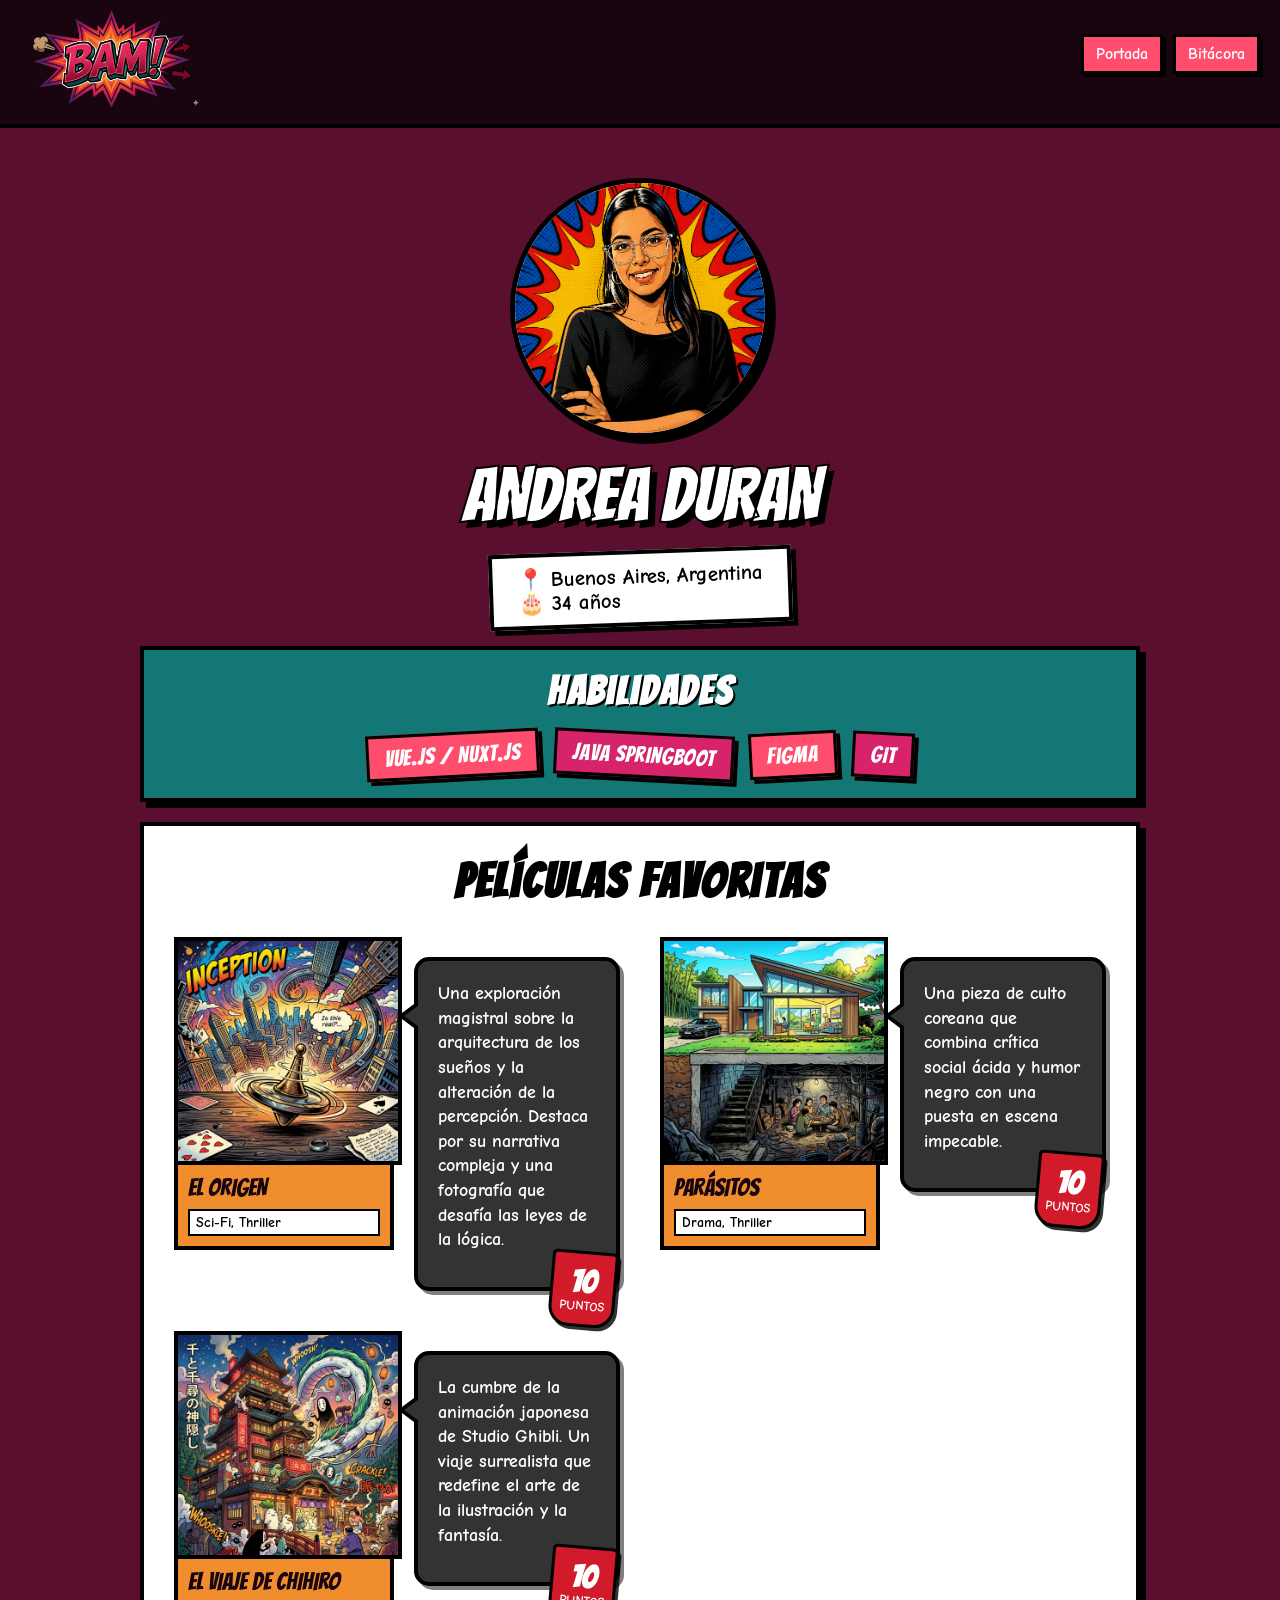
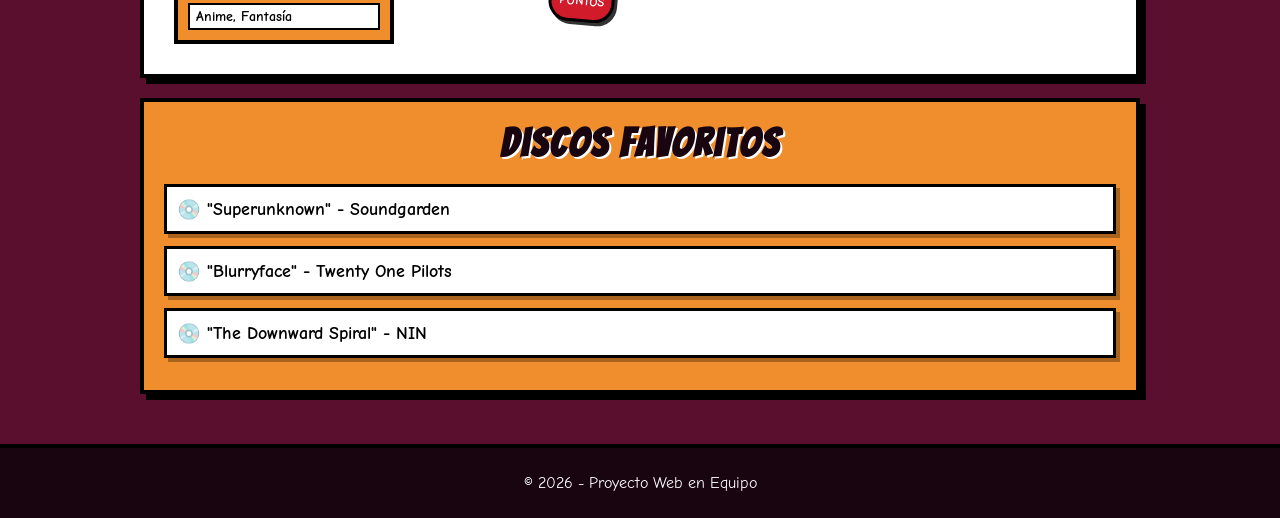
==== commit 42aecfd4: "add: ajuste de responsive" ====
--- a/andrea.html
+++ b/andrea.html
@@ -27,22 +27,19 @@
     </header>
 
     <!-- MAIN-->
-    <main
-        style="max-width: 1000px; margin: 30px auto; display: flex; flex-wrap: wrap; justify-content: center; gap: 20px; padding: 20px;">
+    <!-- MAIN-->
+    <main class="andrea-main">
 
         <!-- Presentación -->
-        <div class="andrea-panel" style="flex: 1 1 100%; text-align: center;">
+        <div class="andrea-panel andrea-panel-presentacion">
             <img src="./img/img-andrea/avatar-andrea.png" alt="Avatar Andrea" class="andrea-avatar">
 
-            <h1 class="index-titulo"
-                style="font-size: 4.5rem; color: #fff; -webkit-text-stroke: 2px var(--negro); text-shadow: 6px 6px 0px var(--negro); margin: 0; font-family: 'Bangers', cursive; text-transform: uppercase;">
+            <h1 class="andrea-nombre">
                 Andrea Duran
             </h1>
 
-            <div
-                style="display: inline-block; margin-top: 15px; background: var(--blanco); border: 4px solid var(--negro); padding: 10px 25px; box-shadow: 5px 5px 0px var(--negro); transform: rotate(-2deg);">
-                <p class="index-subtitulo"
-                    style="font-size: 1.3rem; margin: 0; font-weight: bold; color: var(--negro); text-align: left;">
+            <div class="andrea-info-caja">
+                <p class="index-subtitulo andrea-info-texto">
                     📍 Buenos Aires, Argentina<br>
                     🎂 34 años
                 </p>
@@ -50,9 +47,8 @@
         </div>
 
         <!-- Habilidades -->
-        <div class="andrea-panel andrea-panel-comic andrea-panel-cian" style="flex: 1 1 300px;">
-            <h3 class="index-subtitulo"
-                style="font-size: 2.5rem; font-family: 'Bangers', cursive; letter-spacing: 2px; text-align: center; margin-top: 0; margin-bottom: 20px;">
+        <div class="andrea-panel andrea-panel-comic andrea-panel-cian andrea-panel-mitad">
+            <h3 class="index-subtitulo andrea-subtitulo">
                 Habilidades</h3>
             <ul class="andrea-etiquetas-habilidades">
                 <li>Vue.js / Nuxt.js</li>
@@ -63,9 +59,8 @@
         </div>
 
         <!-- Películas -->
-        <div class="andrea-panel andrea-panel-peliculas" style="flex: 1 1 100%;">
-            <h3 class="index-subtitulo"
-                style="font-size: 3rem; font-family: 'Bangers', cursive; letter-spacing: 2px; text-align: center; width: 100%; margin-bottom: 30px;">
+        <div class="andrea-panel andrea-panel-peliculas">
+            <h3 class="index-subtitulo andrea-subtitulo-peliculas">
                 Películas Favoritas</h3>
             <div class="andrea-grilla-peliculas">
                 <div class="andrea-tarjeta-pelicula">
@@ -136,9 +131,8 @@
         </div>
 
         <!-- Discos -->
-        <div class="andrea-panel andrea-panel-comic andrea-panel-amarillo" style="flex: 1 1 300px;">
-            <h3 class="index-subtitulo"
-                style="font-size: 2.5rem; font-family: 'Bangers', cursive; letter-spacing: 2px; text-align: center; margin-top: 0; margin-bottom: 20px; color: var(--purpura); text-shadow: 2px 2px 0px var(--blanco);">
+        <div class="andrea-panel andrea-panel-comic andrea-panel-amarillo andrea-panel-mitad">
+            <h3 class="index-subtitulo andrea-subtitulo andrea-subtitulo-discos">
                 Discos Favoritos</h3>
             <ul class="andrea-lista-discos">
                 <li>"Superunknown" - Soundgarden</li>
--- a/css/andrea.css
+++ b/css/andrea.css
@@ -1,3 +1,18 @@
+.andrea-main {
+    max-width: 1000px;
+    margin: 30px auto;
+    display: flex;
+    flex-wrap: wrap;
+    justify-content: center;
+    gap: 20px;
+    padding: 20px;
+}
+
+.andrea-panel-presentacion {
+    flex: 1 1 100%;
+    text-align: center;
+}
+
 .andrea-avatar {
     width: 250px;
     height: 250px;
@@ -10,11 +25,68 @@
     display: block;
 }
 
+.andrea-nombre {
+    font-size: 4.5rem;
+    color: #fff;
+    -webkit-text-stroke: 2px var(--negro);
+    text-shadow: 6px 6px 0px var(--negro);
+    margin: 0;
+    font-family: 'Bangers', cursive;
+    text-transform: uppercase;
+}
+
+.andrea-info-caja {
+    display: inline-block;
+    margin-top: 15px;
+    background: var(--blanco);
+    border: 4px solid var(--negro);
+    padding: 10px 25px;
+    box-shadow: 5px 5px 0px var(--negro);
+    transform: rotate(-2deg);
+}
+
+.andrea-info-texto {
+    font-size: 1.3rem;
+    margin: 0;
+    font-weight: bold;
+    color: var(--negro);
+    text-align: left;
+}
+
+.andrea-panel-mitad {
+    flex: 1 1 300px;
+}
+
+.andrea-subtitulo {
+    font-size: 2.5rem;
+    font-family: 'Bangers', cursive;
+    letter-spacing: 2px;
+    text-align: center;
+    margin-top: 0;
+    margin-bottom: 20px;
+}
+
+.andrea-subtitulo-peliculas {
+    font-size: 3rem;
+    font-family: 'Bangers', cursive;
+    letter-spacing: 2px;
+    text-align: center;
+    width: 100%;
+    margin-bottom: 30px;
+    margin-top: 0;
+}
+
+.andrea-subtitulo-discos {
+    color: var(--purpura);
+    text-shadow: 2px 2px 0px var(--blanco);
+}
+
 .andrea-panel-peliculas {
     background-color: var(--blanco);
     border: 4px solid var(--negro);
     box-shadow: 6px 6px 0px var(--negro);
     padding: 30px;
+    flex: 1 1 100%;
 }
 
 .andrea-grilla-peliculas {
@@ -248,33 +320,30 @@
     .andrea-grilla-peliculas {
         grid-template-columns: 1fr;
     }
-}
-
-@media (max-width: 400px) {
-    .andrea-avatar {
-        width: 200px;
-        height: 200px;
-    }
-
-    .andrea-panel-peliculas {
-        padding: 15px;
+
+    .andrea-nombre {
+        font-size: 3.5rem;
+    }
+
+    .andrea-subtitulo-peliculas {
+        font-size: 2.5rem;
     }
 
     .andrea-tarjeta-pelicula {
         flex-direction: column;
         align-items: center;
-        gap: 15px;
+        gap: 20px;
     }
 
     .andrea-pelicula-col-img {
         flex: 0 0 auto;
         width: 100%;
-        max-width: 250px;
+        max-width: 220px;
     }
 
     .andrea-pelicula-col-globo {
         width: 100%;
-        padding-top: 10px;
+        padding-top: 15px;
     }
 
     .andrea-globo-texto::before {
@@ -292,6 +361,66 @@
         border-color: transparent transparent #333 transparent;
         transform: translateX(-50%);
     }
+}
+
+@media (max-width: 400px) {
+    .andrea-avatar {
+        width: 150px;
+        height: 150px;
+    }
+
+    .andrea-nombre {
+        font-size: 2.5rem;
+    }
+
+    .andrea-subtitulo {
+        font-size: 2rem;
+    }
+
+    .andrea-subtitulo-peliculas {
+        font-size: 2rem;
+    }
+
+    .andrea-info-texto {
+        font-size: 1.1rem;
+    }
+
+    .andrea-panel-peliculas {
+        padding: 15px;
+    }
+
+    .andrea-tarjeta-pelicula {
+        flex-direction: column;
+        align-items: center;
+        gap: 15px;
+    }
+
+    .andrea-pelicula-col-img {
+        flex: 0 0 auto;
+        width: 100%;
+        max-width: 150px;
+    }
+
+    .andrea-pelicula-col-globo {
+        width: 100%;
+        padding-top: 10px;
+    }
+
+    .andrea-globo-texto::before {
+        left: 50%;
+        top: -15px;
+        border-width: 0 15px 15px 20px;
+        border-color: transparent transparent var(--negro) transparent;
+        transform: translateX(-50%);
+    }
+
+    .andrea-globo-texto::after {
+        left: 50%;
+        top: -11px;
+        border-width: 0 11px 11px 15px;
+        border-color: transparent transparent #333 transparent;
+        transform: translateX(-50%);
+    }
 
     .andrea-panel-comic {
         padding: 15px;
